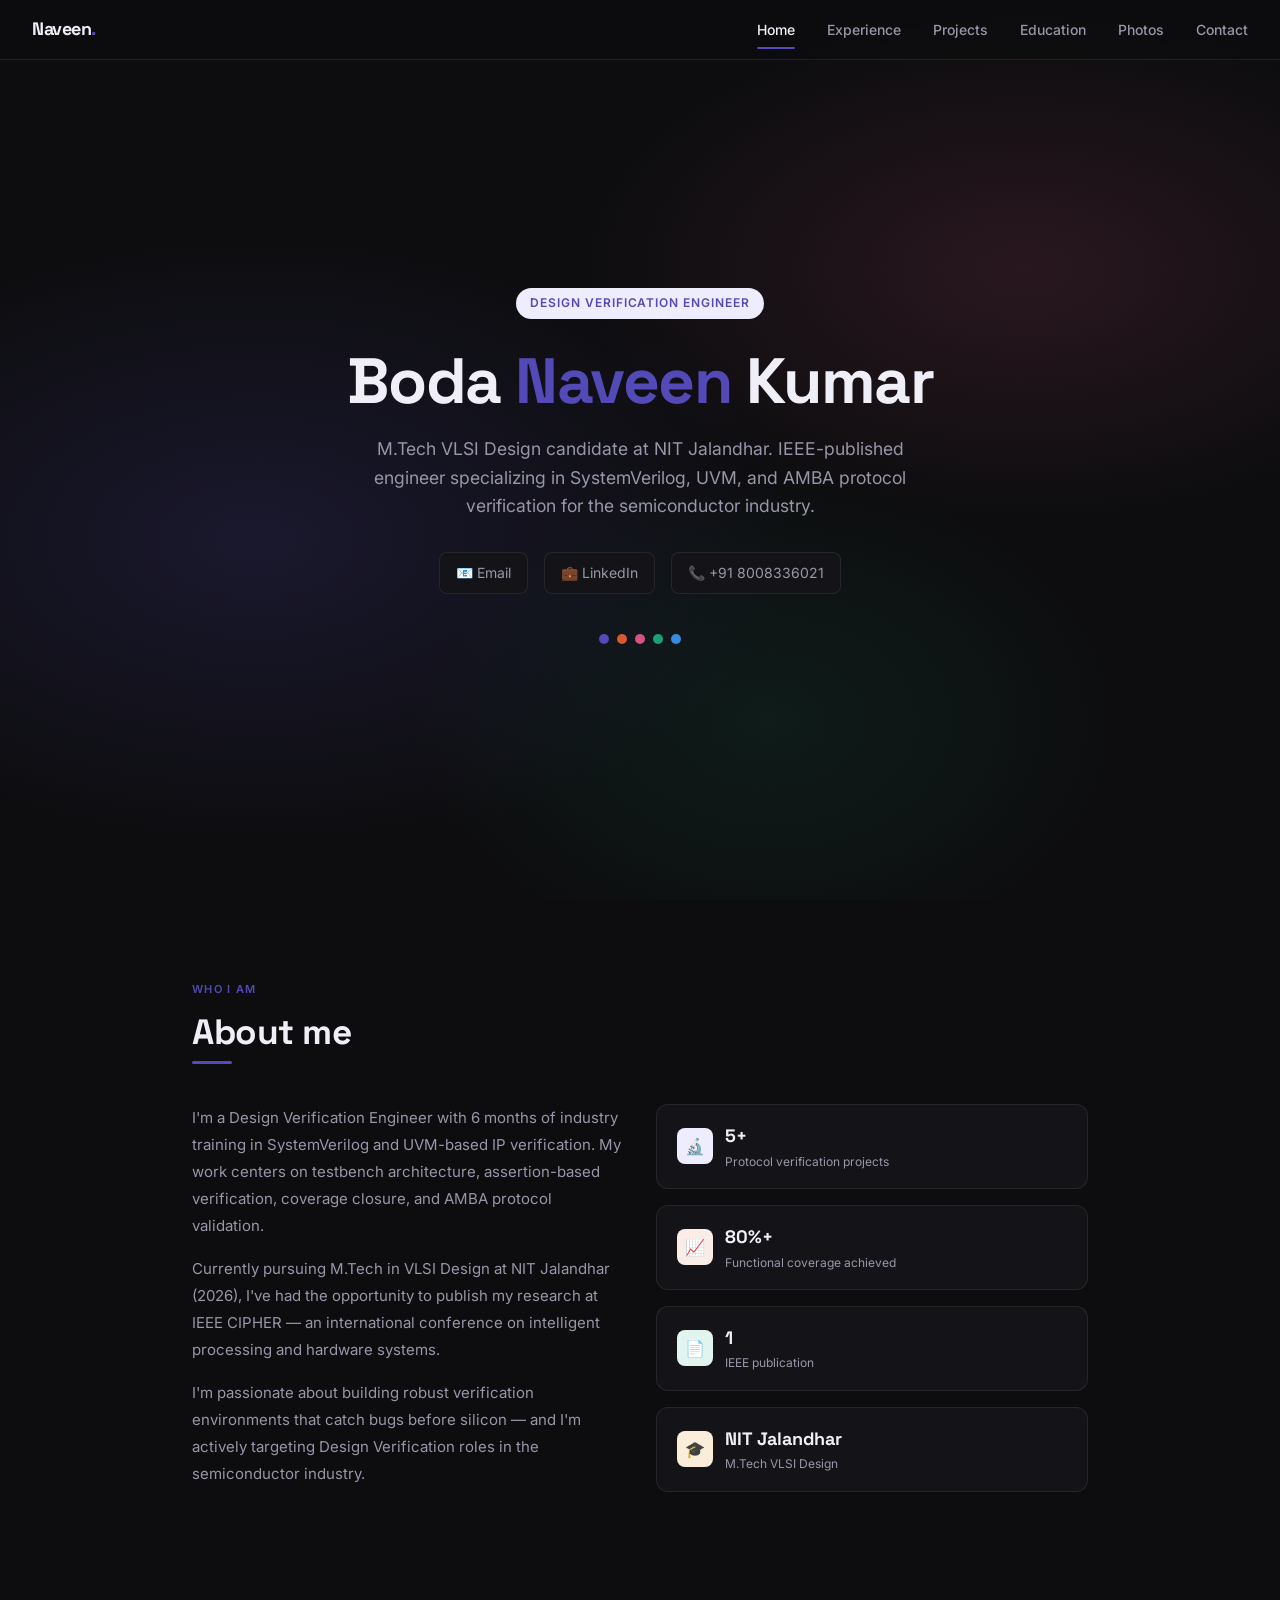
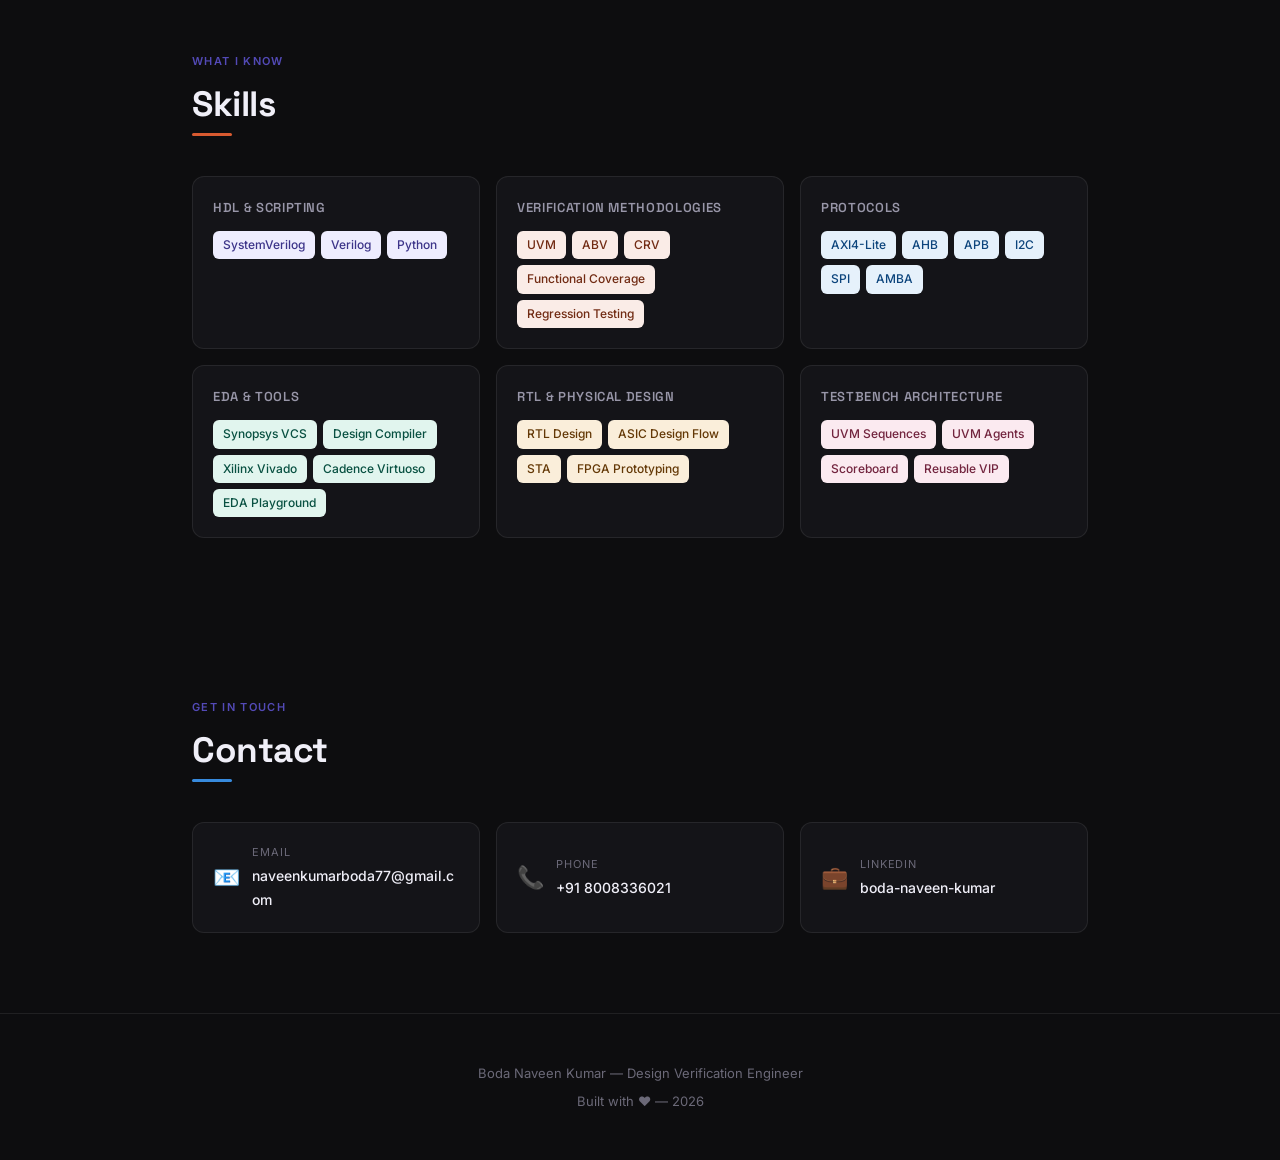
==== index.html @ 07b44626 "Add files via upload Initial portfolio upload" ====
<!DOCTYPE html>
<html lang="en">
<head>
<meta charset="UTF-8" />
<meta name="viewport" content="width=device-width, initial-scale=1.0"/>
<title>Boda Naveen Kumar — Portfolio</title>
<meta name="description" content="Boda Naveen Kumar — Design Verification Engineer. M.Tech VLSI Design, NIT Jalandhar. SystemVerilog, UVM, AMBA protocol verification." />
<link href="https://fonts.googleapis.com/css2?family=Space+Grotesk:wght@400;500;600;700&family=Inter:wght@400;500&display=swap" rel="stylesheet"/>
<link rel="stylesheet" href="style.css" />
</head>
<body>

<!-- NAV -->
<nav>
  <a href="index.html" class="nav-logo">Naveen<span>.</span></a>
  <div class="nav-links" id="nav-links">
    <a href="index.html" class="active">Home</a>
    <a href="experience.html">Experience</a>
    <a href="projects.html">Projects</a>
    <a href="education.html">Education</a>
    <a href="photos.html">Photos</a>
    <a href="index.html#contact">Contact</a>
  </div>
  <button class="nav-toggle" onclick="toggleNav()" aria-label="Toggle menu"><span></span><span></span><span></span></button>
</nav>

<main>

<!-- HERO -->
<div class="hero">
  <div class="hero-bg"></div>
  <div class="hero-content">
    <div class="hero-badge">Design Verification Engineer</div>
    <h1>Boda <span class="accent">Naveen</span> Kumar</h1>
    <p class="hero-tagline">M.Tech VLSI Design candidate at NIT Jalandhar. IEEE-published engineer specializing in SystemVerilog, UVM, and AMBA protocol verification for the semiconductor industry.</p>
    <div class="hero-contacts">
      <a href="mailto:naveenkumarboda77@gmail.com">📧 Email</a>
      <a href="https://linkedin.com/in/boda-naveen-kumar" target="_blank">💼 LinkedIn</a>
      <a href="tel:+918008336021">📞 +91 8008336021</a>
    </div>
    <div class="hero-dots">
      <div class="dot" style="background:#534AB7"></div>
      <div class="dot" style="background:#D85A30"></div>
      <div class="dot" style="background:#D4537E"></div>
      <div class="dot" style="background:#1D9E75"></div>
      <div class="dot" style="background:#378ADD"></div>
    </div>
  </div>
</div>

<!-- ABOUT -->
<section id="about">
  <div class="section-label">Who I am</div>
  <h2 class="section-title">About me</h2>
  <div class="section-divider" style="background: var(--purple)"></div>
  <div class="about-grid">
    <div class="about-text">
      <p style="margin-bottom:1rem;">I'm a Design Verification Engineer with 6 months of industry training in SystemVerilog and UVM-based IP verification. My work centers on testbench architecture, assertion-based verification, coverage closure, and AMBA protocol validation.</p>
      <p style="margin-bottom:1rem;">Currently pursuing M.Tech in VLSI Design at NIT Jalandhar (2026), I've had the opportunity to publish my research at IEEE CIPHER — an international conference on intelligent processing and hardware systems.</p>
      <p>I'm passionate about building robust verification environments that catch bugs before silicon — and I'm actively targeting Design Verification roles in the semiconductor industry.</p>
    </div>
    <div class="about-stats">
      <div class="stat-card">
        <div class="stat-icon" style="background:#EEEDFE">🔬</div>
        <div class="stat-card-text">
          <div class="num">5+</div>
          <div class="lbl">Protocol verification projects</div>
        </div>
      </div>
      <div class="stat-card">
        <div class="stat-icon" style="background:#FAECE7">📈</div>
        <div class="stat-card-text">
          <div class="num">80%+</div>
          <div class="lbl">Functional coverage achieved</div>
        </div>
      </div>
      <div class="stat-card">
        <div class="stat-icon" style="background:#E1F5EE">📄</div>
        <div class="stat-card-text">
          <div class="num">1</div>
          <div class="lbl">IEEE publication</div>
        </div>
      </div>
      <div class="stat-card">
        <div class="stat-icon" style="background:#FAEEDA">🎓</div>
        <div class="stat-card-text">
          <div class="num">NIT Jalandhar</div>
          <div class="lbl">M.Tech VLSI Design</div>
        </div>
      </div>
    </div>
  </div>
</section>

<!-- SKILLS -->
<section id="skills">
  <div class="section-label">What I know</div>
  <h2 class="section-title">Skills</h2>
  <div class="section-divider" style="background: var(--coral)"></div>
  <div class="skills-grid">
    <div class="skill-group">
      <div class="skill-group-title">HDL & Scripting</div>
      <div class="skill-tags">
        <span class="skill-tag" style="background:#EEEDFE;color:#3C3489">SystemVerilog</span>
        <span class="skill-tag" style="background:#EEEDFE;color:#3C3489">Verilog</span>
        <span class="skill-tag" style="background:#EEEDFE;color:#3C3489">Python</span>
      </div>
    </div>
    <div class="skill-group">
      <div class="skill-group-title">Verification Methodologies</div>
      <div class="skill-tags">
        <span class="skill-tag" style="background:#FAECE7;color:#712B13">UVM</span>
        <span class="skill-tag" style="background:#FAECE7;color:#712B13">ABV</span>
        <span class="skill-tag" style="background:#FAECE7;color:#712B13">CRV</span>
        <span class="skill-tag" style="background:#FAECE7;color:#712B13">Functional Coverage</span>
        <span class="skill-tag" style="background:#FAECE7;color:#712B13">Regression Testing</span>
      </div>
    </div>
    <div class="skill-group">
      <div class="skill-group-title">Protocols</div>
      <div class="skill-tags">
        <span class="skill-tag" style="background:#E6F1FB;color:#0C447C">AXI4-Lite</span>
        <span class="skill-tag" style="background:#E6F1FB;color:#0C447C">AHB</span>
        <span class="skill-tag" style="background:#E6F1FB;color:#0C447C">APB</span>
        <span class="skill-tag" style="background:#E6F1FB;color:#0C447C">I2C</span>
        <span class="skill-tag" style="background:#E6F1FB;color:#0C447C">SPI</span>
        <span class="skill-tag" style="background:#E6F1FB;color:#0C447C">AMBA</span>
      </div>
    </div>
    <div class="skill-group">
      <div class="skill-group-title">EDA & Tools</div>
      <div class="skill-tags">
        <span class="skill-tag" style="background:#E1F5EE;color:#085041">Synopsys VCS</span>
        <span class="skill-tag" style="background:#E1F5EE;color:#085041">Design Compiler</span>
        <span class="skill-tag" style="background:#E1F5EE;color:#085041">Xilinx Vivado</span>
        <span class="skill-tag" style="background:#E1F5EE;color:#085041">Cadence Virtuoso</span>
        <span class="skill-tag" style="background:#E1F5EE;color:#085041">EDA Playground</span>
      </div>
    </div>
    <div class="skill-group">
      <div class="skill-group-title">RTL & Physical Design</div>
      <div class="skill-tags">
        <span class="skill-tag" style="background:#FAEEDA;color:#633806">RTL Design</span>
        <span class="skill-tag" style="background:#FAEEDA;color:#633806">ASIC Design Flow</span>
        <span class="skill-tag" style="background:#FAEEDA;color:#633806">STA</span>
        <span class="skill-tag" style="background:#FAEEDA;color:#633806">FPGA Prototyping</span>
      </div>
    </div>
    <div class="skill-group">
      <div class="skill-group-title">Testbench Architecture</div>
      <div class="skill-tags">
        <span class="skill-tag" style="background:#FBEAF0;color:#72243E">UVM Sequences</span>
        <span class="skill-tag" style="background:#FBEAF0;color:#72243E">UVM Agents</span>
        <span class="skill-tag" style="background:#FBEAF0;color:#72243E">Scoreboard</span>
        <span class="skill-tag" style="background:#FBEAF0;color:#72243E">Reusable VIP</span>
      </div>
    </div>
  </div>
</section>

<!-- CONTACT -->
<section id="contact">
  <div class="section-label">Get in touch</div>
  <h2 class="section-title">Contact</h2>
  <div class="section-divider" style="background: var(--blue)"></div>
  <div class="contact-grid">
    <a class="contact-card" href="mailto:naveenkumarboda77@gmail.com">
      <div class="contact-icon">📧</div>
      <div>
        <div class="contact-label">Email</div>
        <div class="contact-value">naveenkumarboda77@gmail.com</div>
      </div>
    </a>
    <a class="contact-card" href="tel:+918008336021">
      <div class="contact-icon">📞</div>
      <div>
        <div class="contact-label">Phone</div>
        <div class="contact-value">+91 8008336021</div>
      </div>
    </a>
    <a class="contact-card" href="https://linkedin.com/in/boda-naveen-kumar" target="_blank">
      <div class="contact-icon">💼</div>
      <div>
        <div class="contact-label">LinkedIn</div>
        <div class="contact-value">boda-naveen-kumar</div>
      </div>
    </a>
  </div>
</section>

</main>

<!-- FOOTER -->
<footer>
  <p style="margin-bottom:6px;">Boda Naveen Kumar &mdash; Design Verification Engineer</p>
  <p>Built with ❤️ &mdash; 2026</p>
</footer>

<script src="script.js"></script>
</body>
</html>
---- style.css ----
*, *::before, *::after { box-sizing: border-box; margin: 0; padding: 0; }

:root {
  --purple: #534AB7;
  --purple-light: #EEEDFE;
  --coral: #D85A30;
  --coral-light: #FAECE7;
  --pink: #D4537E;
  --teal: #1D9E75;
  --teal-light: #E1F5EE;
  --amber: #BA7517;
  --amber-light: #FAEEDA;
  --blue: #378ADD;
  --blue-light: #E6F1FB;
  --bg: #0D0D0F;
  --bg2: #141418;
  --bg3: #1C1C22;
  --border: rgba(255,255,255,0.08);
  --text: #F0EFF8;
  --text2: #9896A8;
  --text3: #6B6978;
}

html { scroll-behavior: smooth; }

body {
  font-family: 'Inter', sans-serif;
  background: var(--bg);
  color: var(--text);
  line-height: 1.7;
  font-size: 16px;
  min-height: 100vh;
  display: flex;
  flex-direction: column;
}

main { flex: 1; }

h1, h2, h3, h4 {
  font-family: 'Space Grotesk', sans-serif;
  font-weight: 700;
  line-height: 1.2;
}

/* NAV */
nav {
  position: fixed;
  top: 0; left: 0; right: 0;
  z-index: 100;
  background: rgba(13,13,15,0.85);
  backdrop-filter: blur(12px);
  border-bottom: 1px solid var(--border);
  display: flex;
  align-items: center;
  justify-content: space-between;
  padding: 0 2rem;
  height: 60px;
}
.nav-logo {
  font-family: 'Space Grotesk', sans-serif;
  font-weight: 700;
  font-size: 18px;
  color: var(--text);
  letter-spacing: -0.5px;
  text-decoration: none;
}
.nav-logo span { color: var(--purple); }
.nav-links { display: flex; gap: 2rem; align-items: center; }
.nav-links a {
  color: var(--text2);
  text-decoration: none;
  font-size: 14px;
  font-weight: 500;
  transition: color 0.2s;
  position: relative;
  padding: 4px 0;
}
.nav-links a:hover { color: var(--text); }
.nav-links a.active { color: var(--text); }
.nav-links a.active::after {
  content: '';
  position: absolute;
  left: 0; right: 0; bottom: -4px;
  height: 2px;
  background: var(--purple);
  border-radius: 2px;
}
.nav-toggle {
  display: none;
  flex-direction: column;
  gap: 4px;
  background: none;
  border: none;
  cursor: pointer;
  padding: 8px;
}
.nav-toggle span { width: 20px; height: 2px; background: var(--text); border-radius: 2px; }

/* PAGE HEADER (non-home pages) */
.page-hero {
  padding: 8rem 2rem 3rem;
  max-width: 960px;
  margin: 0 auto;
  position: relative;
}
.page-hero-bg {
  position: absolute;
  inset: 0;
  background: radial-gradient(ellipse 60% 60% at 30% 0%, rgba(83,74,183,0.14) 0%, transparent 70%);
  pointer-events: none;
  z-index: -1;
}

/* HERO (home) */
.hero {
  min-height: 100vh;
  display: flex;
  align-items: center;
  justify-content: center;
  text-align: center;
  padding: 6rem 2rem 4rem;
  position: relative;
  overflow: hidden;
}
.hero-bg {
  position: absolute;
  inset: 0;
  background:
    radial-gradient(ellipse 60% 50% at 20% 60%, rgba(83,74,183,0.18) 0%, transparent 70%),
    radial-gradient(ellipse 50% 40% at 80% 30%, rgba(212,83,126,0.14) 0%, transparent 70%),
    radial-gradient(ellipse 40% 40% at 60% 80%, rgba(29,158,117,0.10) 0%, transparent 70%);
  pointer-events: none;
}
.hero-content { position: relative; max-width: 720px; }
.hero-badge {
  display: inline-block;
  background: var(--purple-light);
  color: var(--purple);
  font-size: 12px;
  font-weight: 600;
  letter-spacing: 0.08em;
  text-transform: uppercase;
  padding: 5px 14px;
  border-radius: 20px;
  margin-bottom: 1.5rem;
}
.hero h1 {
  font-size: clamp(2.4rem, 6vw, 4rem);
  color: var(--text);
  letter-spacing: -1.5px;
  margin-bottom: 1rem;
}
.hero h1 .accent { color: var(--purple); }
.hero-tagline {
  font-size: 1.1rem;
  color: var(--text2);
  max-width: 560px;
  margin: 0 auto 2rem;
  line-height: 1.6;
}
.hero-contacts {
  display: flex;
  gap: 1rem;
  justify-content: center;
  flex-wrap: wrap;
  margin-bottom: 2.5rem;
}
.hero-contacts a {
  display: flex;
  align-items: center;
  gap: 6px;
  color: var(--text2);
  text-decoration: none;
  font-size: 14px;
  border: 1px solid var(--border);
  padding: 8px 16px;
  border-radius: 8px;
  transition: all 0.2s;
  background: var(--bg2);
}
.hero-contacts a:hover { border-color: var(--purple); color: var(--text); }
.hero-dots {
  display: flex;
  gap: 8px;
  justify-content: center;
  margin-top: 1rem;
}
.dot { width: 10px; height: 10px; border-radius: 50%; }

/* SECTIONS */
section { padding: 5rem 2rem; max-width: 960px; margin: 0 auto; }
section.tight-top { padding-top: 0; }
.section-label {
  font-size: 11px;
  font-weight: 600;
  letter-spacing: 0.12em;
  text-transform: uppercase;
  color: var(--purple);
  margin-bottom: 0.75rem;
}
.section-title {
  font-size: clamp(1.6rem, 4vw, 2.2rem);
  color: var(--text);
  letter-spacing: -0.5px;
  margin-bottom: 0.5rem;
}
.section-divider {
  width: 40px;
  height: 3px;
  border-radius: 2px;
  margin-bottom: 2.5rem;
}

/* ABOUT */
.about-grid { display: grid; grid-template-columns: 1fr 1fr; gap: 2rem; }
.about-text { color: var(--text2); line-height: 1.8; font-size: 15px; }
.about-stats { display: flex; flex-direction: column; gap: 1rem; }
.stat-card {
  background: var(--bg2);
  border: 1px solid var(--border);
  border-radius: 12px;
  padding: 1rem 1.25rem;
  display: flex;
  align-items: center;
  gap: 12px;
}
.stat-icon {
  width: 36px; height: 36px;
  border-radius: 8px;
  display: flex; align-items: center; justify-content: center;
  font-size: 16px;
  flex-shrink: 0;
}
.stat-card-text .num { font-family: 'Space Grotesk', sans-serif; font-size: 18px; font-weight: 700; color: var(--text); }
.stat-card-text .lbl { font-size: 12px; color: var(--text2); }

/* SKILLS */
.skills-grid { display: grid; grid-template-columns: repeat(auto-fit, minmax(260px, 1fr)); gap: 1rem; }
.skill-group {
  background: var(--bg2);
  border: 1px solid var(--border);
  border-radius: 12px;
  padding: 1.25rem;
}
.skill-group-title {
  font-family: 'Space Grotesk', sans-serif;
  font-size: 13px;
  font-weight: 600;
  color: var(--text2);
  letter-spacing: 0.05em;
  text-transform: uppercase;
  margin-bottom: 12px;
}
.skill-tags { display: flex; flex-wrap: wrap; gap: 6px; }
.skill-tag {
  font-size: 12px;
  padding: 4px 10px;
  border-radius: 6px;
  font-weight: 500;
}

/* EXPERIENCE */
.exp-card {
  background: var(--bg2);
  border: 1px solid var(--border);
  border-radius: 14px;
  padding: 1.5rem;
  margin-bottom: 1.25rem;
  position: relative;
  overflow: hidden;
}
.exp-card::before {
  content: '';
  position: absolute;
  left: 0; top: 0; bottom: 0;
  width: 3px;
  background: var(--purple);
  border-radius: 2px 0 0 2px;
}
.exp-header { display: flex; justify-content: space-between; align-items: flex-start; gap: 1rem; margin-bottom: 0.5rem; flex-wrap: wrap; }
.exp-title { font-family: 'Space Grotesk', sans-serif; font-size: 16px; font-weight: 700; color: var(--text); }
.exp-company { font-size: 14px; color: var(--purple); font-weight: 500; margin-bottom: 4px; }
.exp-date {
  font-size: 12px;
  color: var(--text3);
  background: var(--bg3);
  padding: 4px 10px;
  border-radius: 6px;
  white-space: nowrap;
}
.exp-bullets { list-style: none; margin-top: 0.75rem; }
.exp-bullets li {
  font-size: 14px;
  color: var(--text2);
  padding: 4px 0;
  padding-left: 16px;
  position: relative;
  line-height: 1.6;
}
.exp-bullets li::before {
  content: '▸';
  position: absolute;
  left: 0;
  color: var(--coral);
  font-size: 10px;
  top: 6px;
}

/* PROJECTS */
.projects-grid { display: grid; grid-template-columns: repeat(auto-fit, minmax(280px, 1fr)); gap: 1.25rem; }
.project-card {
  background: var(--bg2);
  border: 1px solid var(--border);
  border-radius: 14px;
  padding: 1.5rem;
  transition: border-color 0.2s, transform 0.2s;
}
.project-card:hover { border-color: var(--purple); transform: translateY(-2px); }
.project-icon {
  width: 40px; height: 40px;
  border-radius: 10px;
  display: flex; align-items: center; justify-content: center;
  font-size: 18px;
  margin-bottom: 1rem;
}
.project-title { font-family: 'Space Grotesk', sans-serif; font-size: 15px; font-weight: 700; color: var(--text); margin-bottom: 6px; }
.project-date { font-size: 11px; color: var(--text3); margin-bottom: 10px; }
.project-desc { font-size: 13px; color: var(--text2); line-height: 1.6; margin-bottom: 12px; }
.project-tags { display: flex; flex-wrap: wrap; gap: 6px; }
.project-tag {
  font-size: 11px;
  font-weight: 600;
  padding: 3px 9px;
  border-radius: 20px;
  background: var(--bg3);
  color: var(--purple);
  border: 1px solid var(--border);
}

/* EDUCATION */
.edu-card {
  background: var(--bg2);
  border: 1px solid var(--border);
  border-radius: 14px;
  padding: 1.5rem;
  margin-bottom: 1rem;
  display: flex;
  gap: 1.25rem;
  align-items: flex-start;
}
.edu-icon {
  width: 44px; height: 44px;
  border-radius: 10px;
  display: flex; align-items: center; justify-content: center;
  font-size: 20px;
  flex-shrink: 0;
}
.edu-degree { font-family: 'Space Grotesk', sans-serif; font-size: 15px; font-weight: 700; color: var(--text); }
.edu-school { font-size: 14px; color: var(--text2); margin: 2px 0; }
.edu-meta { display: flex; gap: 1rem; margin-top: 6px; flex-wrap: wrap; }
.edu-badge {
  font-size: 11px;
  padding: 3px 10px;
  border-radius: 6px;
  font-weight: 600;
}

/* PUBLICATIONS */
.pub-card {
  background: var(--bg2);
  border: 1px solid var(--border);
  border-radius: 14px;
  padding: 1.5rem;
  border-left: 3px solid var(--teal);
}
.pub-title { font-family: 'Space Grotesk', sans-serif; font-size: 15px; font-weight: 600; color: var(--text); margin-bottom: 6px; line-height: 1.4; }
.pub-venue { font-size: 13px; color: var(--teal); margin-bottom: 4px; }
.pub-date { font-size: 12px; color: var(--text3); }

/* CERTIFICATIONS */
.cert-list { display: flex; flex-direction: column; gap: 10px; }
.cert-item {
  display: flex;
  align-items: center;
  gap: 12px;
  background: var(--bg2);
  border: 1px solid var(--border);
  border-radius: 10px;
  padding: 12px 16px;
}
.cert-dot { width: 8px; height: 8px; border-radius: 50%; background: var(--amber); flex-shrink: 0; }
.cert-text { font-size: 14px; color: var(--text2); }

/* PHOTOS */
.photos-intro { font-size: 14px; color: var(--text3); margin-bottom: 1.5rem; background: var(--bg3); border: 1px dashed var(--border); border-radius: 10px; padding: 1rem 1.25rem; }
.photo-grid { display: grid; grid-template-columns: repeat(3, 1fr); gap: 6px; }
.photo-item {
  aspect-ratio: 1;
  border-radius: 8px;
  overflow: hidden;
  background: var(--bg3);
  border: 1px solid var(--border);
  cursor: pointer;
  position: relative;
}
.photo-item img { width: 100%; height: 100%; object-fit: cover; display: block; transition: transform 0.25s; }
.photo-item:hover img { transform: scale(1.06); }
.photo-placeholder {
  width: 100%;
  height: 100%;
  display: flex;
  flex-direction: column;
  align-items: center;
  justify-content: center;
  gap: 6px;
  color: var(--text3);
  font-size: 12px;
  text-align: center;
  padding: 1rem;
}
.photo-placeholder svg { opacity: 0.4; }
.add-photo-btn {
  margin-top: 1rem;
  padding: 10px 20px;
  background: var(--purple);
  color: white;
  border: none;
  border-radius: 8px;
  font-size: 14px;
  font-weight: 600;
  cursor: pointer;
  font-family: 'Space Grotesk', sans-serif;
  transition: opacity 0.2s;
}
.add-photo-btn:hover { opacity: 0.85; }
.url-input-area {
  display: none;
  margin-top: 1rem;
}
.url-input-area textarea {
  width: 100%;
  height: 120px;
  background: var(--bg2);
  border: 1px solid var(--border);
  border-radius: 10px;
  padding: 12px;
  color: var(--text);
  font-size: 13px;
  font-family: 'Inter', monospace;
  resize: vertical;
}
.url-submit-btn {
  margin-top: 8px;
  padding: 8px 18px;
  background: var(--teal);
  color: white;
  border: none;
  border-radius: 8px;
  font-size: 14px;
  font-weight: 600;
  cursor: pointer;
  font-family: 'Space Grotesk', sans-serif;
}

/* LIGHTBOX */
.lightbox {
  display: none;
  position: fixed;
  inset: 0;
  background: rgba(0,0,0,0.9);
  z-index: 200;
  align-items: center;
  justify-content: center;
  padding: 2rem;
}
.lightbox.open { display: flex; }
.lightbox img { max-width: 100%; max-height: 100%; border-radius: 8px; }
.lightbox-close {
  position: absolute;
  top: 1.5rem; right: 1.5rem;
  background: none; border: none;
  color: white; font-size: 28px; cursor: pointer; line-height: 1;
}

/* CONTACT */
.contact-grid { display: grid; grid-template-columns: repeat(auto-fit, minmax(200px, 1fr)); gap: 1rem; }
.contact-card {
  background: var(--bg2);
  border: 1px solid var(--border);
  border-radius: 12px;
  padding: 1.25rem;
  text-decoration: none;
  color: var(--text);
  transition: border-color 0.2s, transform 0.2s;
  display: flex;
  align-items: center;
  gap: 12px;
}
.contact-card:hover { border-color: var(--purple); transform: translateY(-2px); }
.contact-icon { font-size: 22px; }
.contact-label { font-size: 11px; color: var(--text3); text-transform: uppercase; letter-spacing: 0.08em; }
.contact-value { font-size: 14px; font-weight: 500; color: var(--text); margin-top: 2px; word-break: break-all; }

/* FOOTER */
footer {
  text-align: center;
  padding: 3rem 2rem;
  border-top: 1px solid var(--border);
  color: var(--text3);
  font-size: 13px;
}
footer a { color: var(--text2); text-decoration: none; }
footer a:hover { color: var(--text); }
.footer-socials { display: flex; gap: 1.25rem; justify-content: center; margin-top: 10px; }

/* RESPONSIVE */
@media (max-width: 640px) {
  .about-grid { grid-template-columns: 1fr; }
  .nav-links {
    position: absolute;
    top: 60px; left: 0; right: 0;
    background: var(--bg2);
    border-bottom: 1px solid var(--border);
    flex-direction: column;
    align-items: flex-start;
    padding: 1rem 2rem;
    gap: 1rem;
    display: none;
  }
  .nav-links.open { display: flex; }
  .nav-toggle { display: flex; }
  .photo-grid { grid-template-columns: repeat(2, 1fr); }
  .hero h1 { font-size: 2rem; }
  .edu-card { flex-direction: column; gap: 0.75rem; }
  .page-hero { padding-top: 6.5rem; }
}
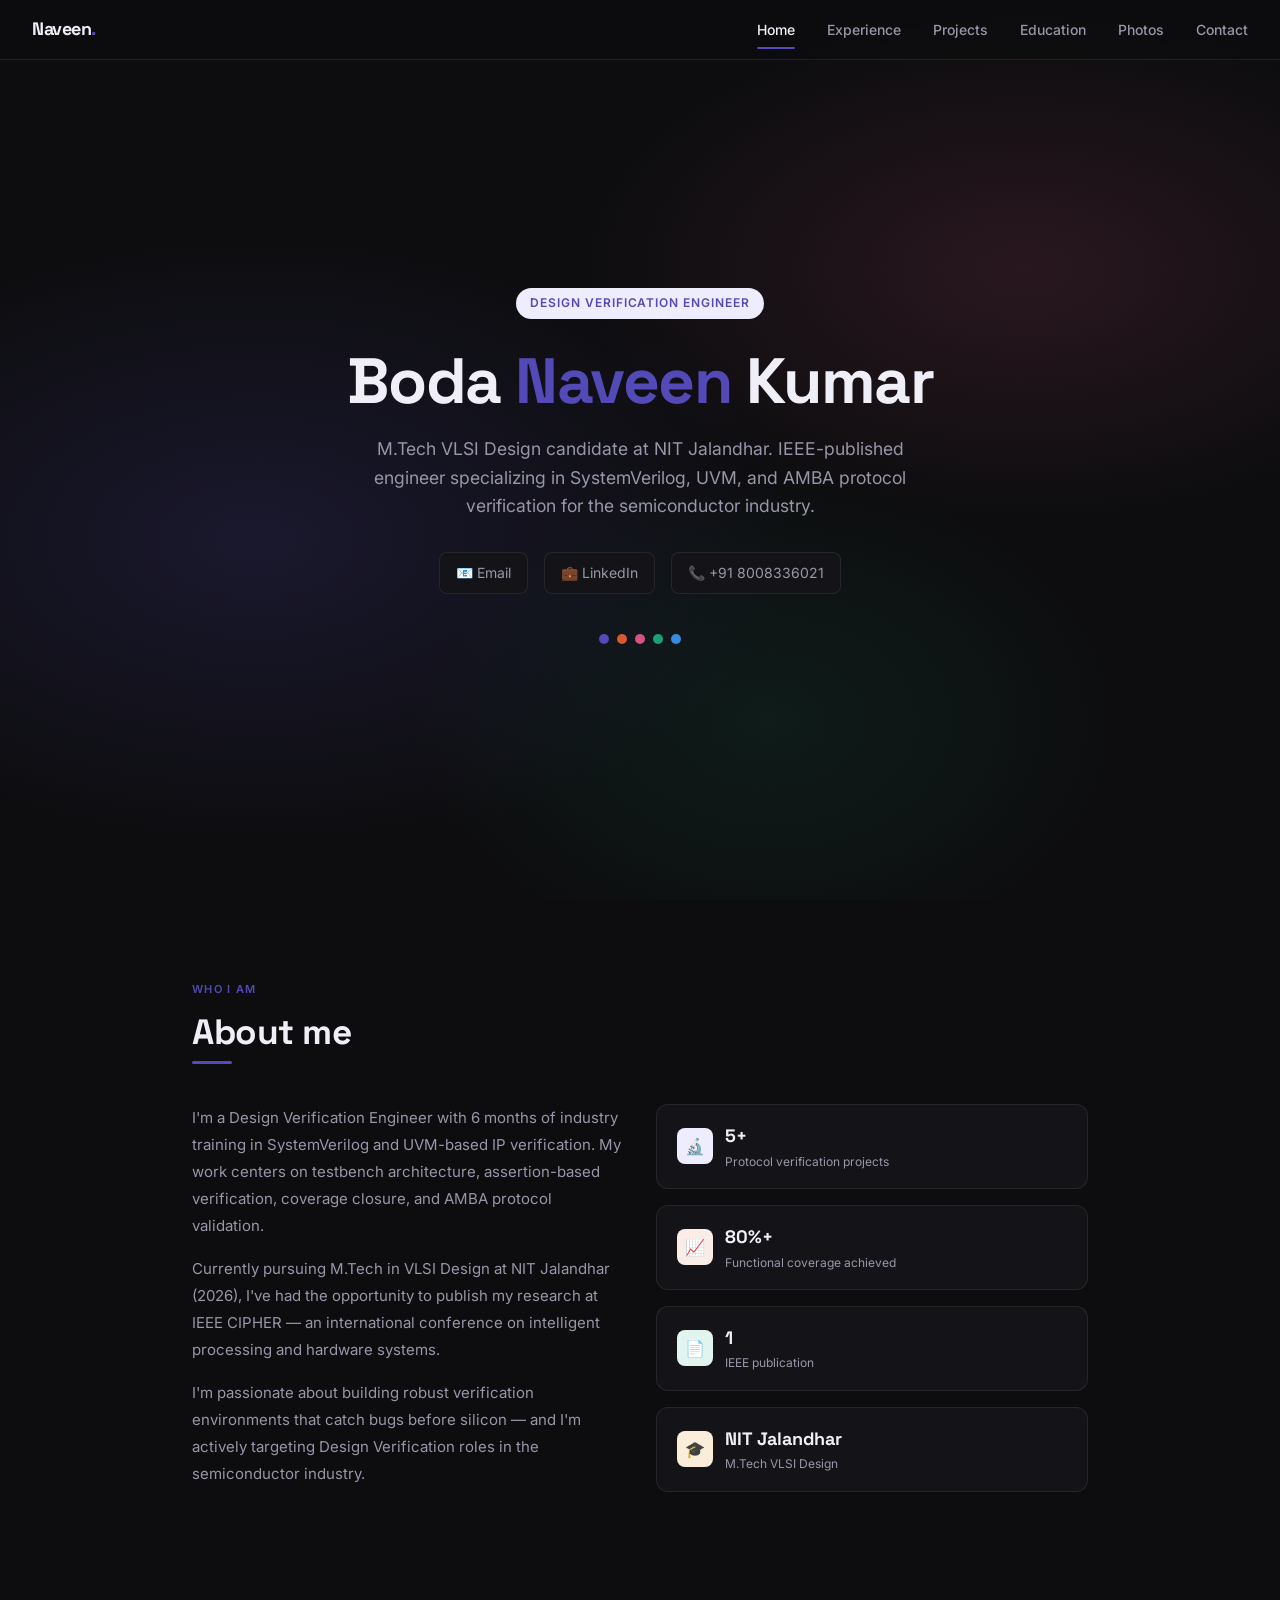
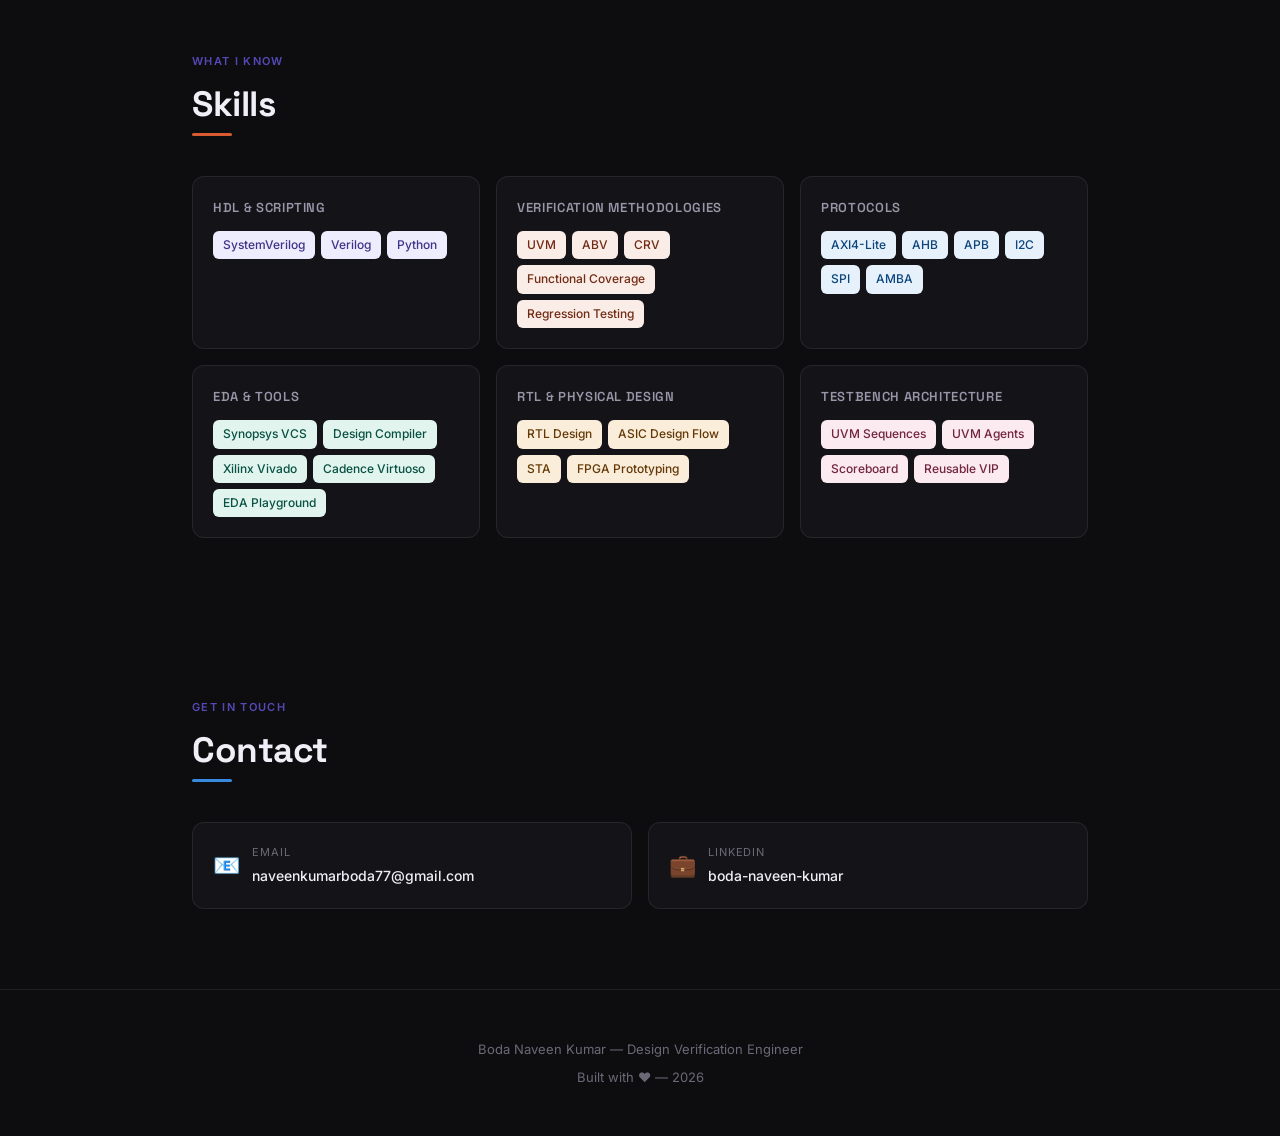
==== commit b8f9cb32: "Update index.html remove phone number" ====
--- a/index.html
+++ b/index.html
@@ -171,13 +171,6 @@
         <div class="contact-value">naveenkumarboda77@gmail.com</div>
       </div>
     </a>
-    <a class="contact-card" href="tel:+918008336021">
-      <div class="contact-icon">📞</div>
-      <div>
-        <div class="contact-label">Phone</div>
-        <div class="contact-value">+91 8008336021</div>
-      </div>
-    </a>
     <a class="contact-card" href="https://linkedin.com/in/boda-naveen-kumar" target="_blank">
       <div class="contact-icon">💼</div>
       <div>
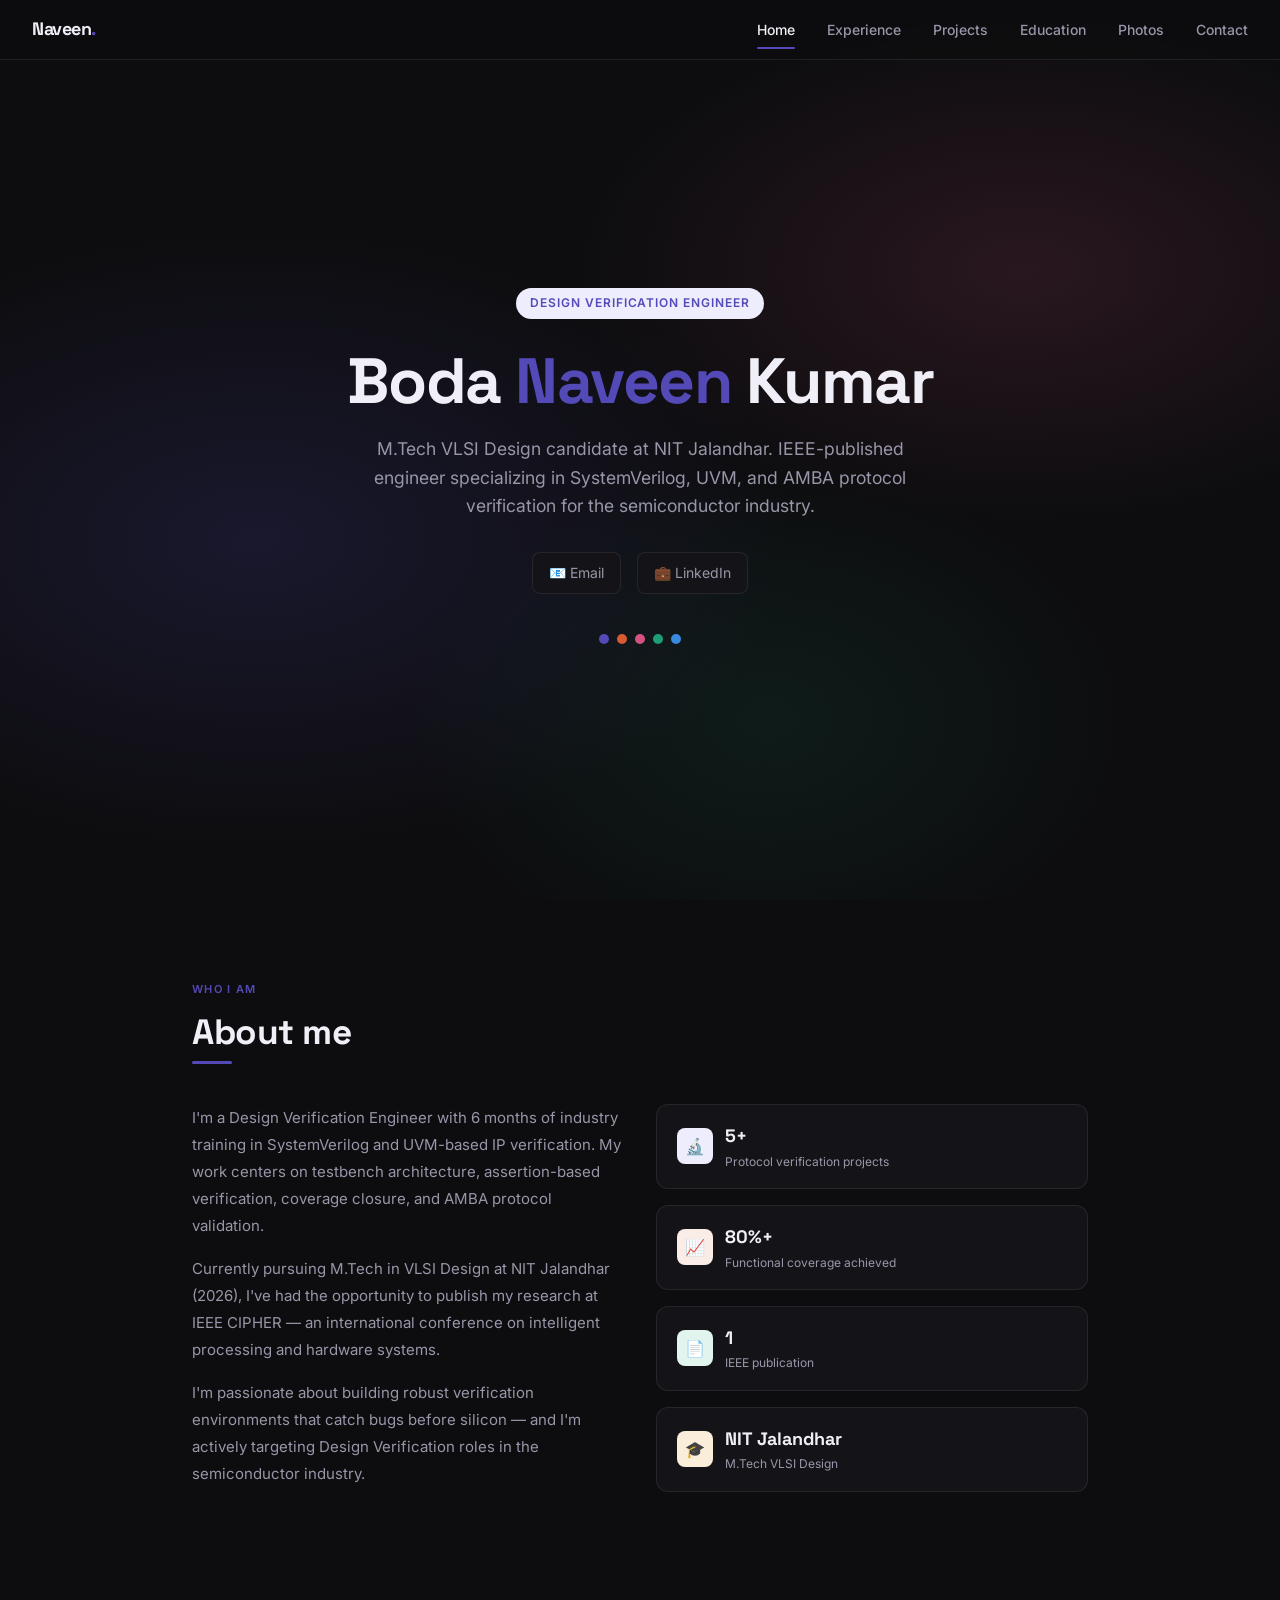
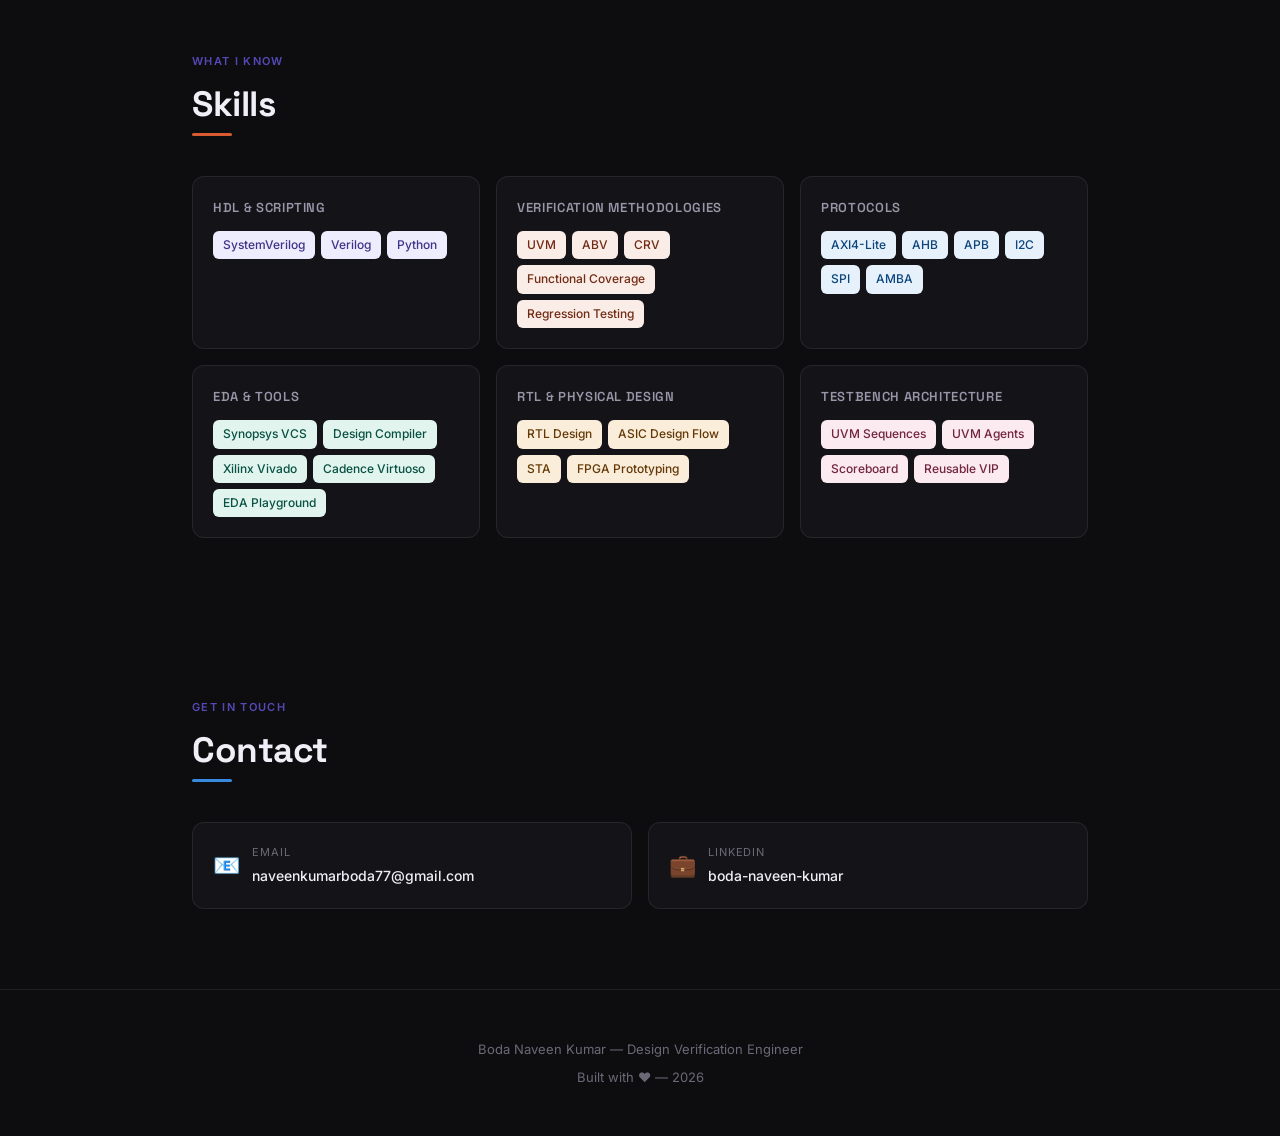
==== commit 1dcb93b9: "Update index.html removed phone number" ====
--- a/index.html
+++ b/index.html
@@ -36,7 +36,6 @@
     <div class="hero-contacts">
       <a href="mailto:naveenkumarboda77@gmail.com">📧 Email</a>
       <a href="https://linkedin.com/in/boda-naveen-kumar" target="_blank">💼 LinkedIn</a>
-      <a href="tel:+918008336021">📞 +91 8008336021</a>
     </div>
     <div class="hero-dots">
       <div class="dot" style="background:#534AB7"></div>
